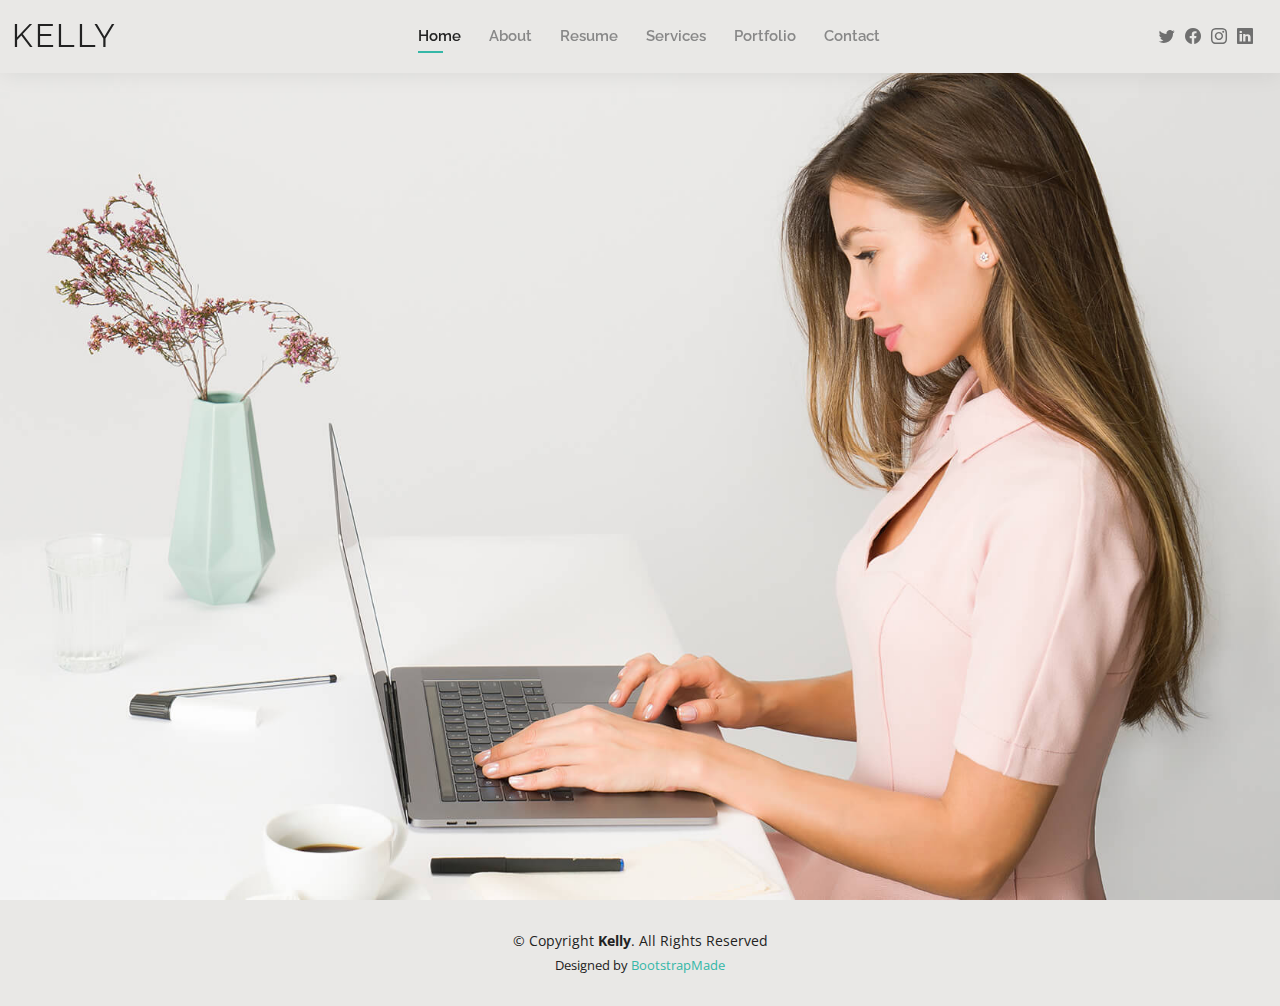
==== index.html @ ceedce97 "Add files via upload" ====
<!DOCTYPE html>
<html lang="en">

<head>
  <meta charset="utf-8">
  <meta content="width=device-width, initial-scale=1.0" name="viewport">

  <title>Kelly Bootstrap Template - Index</title>
  <meta content="" name="description">
  <meta content="" name="keywords">

  <!-- Favicons -->
  <link href="assets/img/favicon.png" rel="icon">
  <link href="assets/img/apple-touch-icon.png" rel="apple-touch-icon">

  <!-- Google Fonts -->
  <link href="https://fonts.googleapis.com/css?family=Open+Sans:300,300i,400,400i,600,600i,700,700i|Raleway:300,300i,400,400i,500,500i,600,600i,700,700i|Poppins:300,300i,400,400i,500,500i,600,600i,700,700i" rel="stylesheet">

  <!-- Vendor CSS Files -->
  <link href="assets/vendor/aos/aos.css" rel="stylesheet">
  <link href="assets/vendor/bootstrap/css/bootstrap.min.css" rel="stylesheet">
  <link href="assets/vendor/bootstrap-icons/bootstrap-icons.css" rel="stylesheet">
  <link href="assets/vendor/boxicons/css/boxicons.min.css" rel="stylesheet">
  <link href="assets/vendor/glightbox/css/glightbox.min.css" rel="stylesheet">
  <link href="assets/vendor/swiper/swiper-bundle.min.css" rel="stylesheet">

  <!-- Template Main CSS File -->
  <link href="assets/css/style.css" rel="stylesheet">

  <!-- =======================================================
  * Template Name: Kelly - v4.7.0
  * Template URL: https://bootstrapmade.com/kelly-free-bootstrap-cv-resume-html-template/
  * Author: BootstrapMade.com
  * License: https://bootstrapmade.com/license/
  ======================================================== -->
</head>

<body>

  <!-- ======= Header ======= -->
  <header id="header" class="fixed-top">
    <div class="container-fluid d-flex justify-content-between align-items-center">

      <h1 class="logo me-auto me-lg-0"><a href="index.html">Kelly</a></h1>
      <!-- Uncomment below if you prefer to use an image logo -->
      <!-- <a href="index.html" class="logo"><img src="assets/img/logo.png" alt="" class="img-fluid"></a>-->

      <nav id="navbar" class="navbar order-last order-lg-0">
        <ul>
          <li><a class="active" href="index.html">Home</a></li>
          <li><a href="about.html">About</a></li>
          <li><a href="resume.html">Resume</a></li>
          <li><a href="services.html">Services</a></li>
          <li><a href="portfolio.html">Portfolio</a></li>
          <li><a href="contact.html">Contact</a></li>
        </ul>
        <i class="bi bi-list mobile-nav-toggle"></i>
      </nav><!-- .navbar -->

      <div class="header-social-links">
        <a href="#" class="twitter"><i class="bi bi-twitter"></i></a>
        <a href="#" class="facebook"><i class="bi bi-facebook"></i></a>
        <a href="#" class="instagram"><i class="bi bi-instagram"></i></a>
        <a href="#" class="linkedin"><i class="bi bi-linkedin"></i></i></a>
      </div>

    </div>

  </header><!-- End Header -->

  <!-- ======= Hero Section ======= -->
  <section id="hero" class="d-flex align-items-center">
    <div class="container d-flex flex-column align-items-center" data-aos="zoom-in" data-aos-delay="100">
      <h1>Kelly Adams</h1>
      <h2>I'm a professional illustrator from San Francisco</h2>
      <a href="about.html" class="btn-about">About Me</a>
    </div>
  </section><!-- End Hero -->

  <!-- ======= Footer ======= -->
  <footer id="footer">
    <div class="container">
      <div class="copyright">
        &copy; Copyright <strong><span>Kelly</span></strong>. All Rights Reserved
      </div>
      <div class="credits">
        <!-- All the links in the footer should remain intact. -->
        <!-- You can delete the links only if you purchased the pro version. -->
        <!-- Licensing information: https://bootstrapmade.com/license/ -->
        <!-- Purchase the pro version with working PHP/AJAX contact form: https://bootstrapmade.com/kelly-free-bootstrap-cv-resume-html-template/ -->
        Designed by <a href="https://bootstrapmade.com/">BootstrapMade</a>
      </div>
    </div>
  </footer><!-- End  Footer -->

  <div id="preloader"></div>
  <a href="#" class="back-to-top d-flex align-items-center justify-content-center"><i class="bi bi-arrow-up-short"></i></a>

  <!-- Vendor JS Files -->
  <script src="assets/vendor/purecounter/purecounter.js"></script>
  <script src="assets/vendor/aos/aos.js"></script>
  <script src="assets/vendor/bootstrap/js/bootstrap.bundle.min.js"></script>
  <script src="assets/vendor/glightbox/js/glightbox.min.js"></script>
  <script src="assets/vendor/isotope-layout/isotope.pkgd.min.js"></script>
  <script src="assets/vendor/swiper/swiper-bundle.min.js"></script>
  <script src="assets/vendor/waypoints/noframework.waypoints.js"></script>
  <script src="assets/vendor/php-email-form/validate.js"></script>

  <!-- Template Main JS File -->
  <script src="assets/js/main.js"></script>

</body>

</html>
---- assets/css/style.css ----
/**
* Template Name: Kelly - v4.7.0
* Template URL: https://bootstrapmade.com/kelly-free-bootstrap-cv-resume-html-template/
* Author: BootstrapMade.com
* License: https://bootstrapmade.com/license/
*/

/*--------------------------------------------------------------
# General
--------------------------------------------------------------*/
body {
  font-family: "Open Sans", sans-serif;
  color: #444444;
}

a {
  color: #34b7a7;
  text-decoration: none;
}

a:hover {
  color: #51cdbe;
  text-decoration: none;
}

h1, h2, h3, h4, h5, h6 {
  font-family: "Raleway", sans-serif;
}

#main {
  margin-top: 50px;
}
@media (max-width: 992px) {
  #main {
    margin-top: 30px;
  }
}

/*--------------------------------------------------------------
# Preloader
--------------------------------------------------------------*/
#preloader {
  position: fixed;
  top: 0;
  left: 0;
  right: 0;
  bottom: 0;
  z-index: 9999;
  overflow: hidden;
  background: #fff;
}

#preloader:before {
  content: "";
  position: fixed;
  top: calc(50% - 30px);
  left: calc(50% - 30px);
  border: 6px solid #34b7a7;
  border-top-color: #dcf5f2;
  border-radius: 50%;
  width: 60px;
  height: 60px;
  -webkit-animation: animate-preloader 1s linear infinite;
  animation: animate-preloader 1s linear infinite;
}

@-webkit-keyframes animate-preloader {
  0% {
    transform: rotate(0deg);
  }
  100% {
    transform: rotate(360deg);
  }
}

@keyframes animate-preloader {
  0% {
    transform: rotate(0deg);
  }
  100% {
    transform: rotate(360deg);
  }
}
/*--------------------------------------------------------------
# Back to top button
--------------------------------------------------------------*/
.back-to-top {
  position: fixed;
  visibility: hidden;
  opacity: 0;
  right: 15px;
  bottom: 15px;
  z-index: 996;
  background: #34b7a7;
  width: 40px;
  height: 40px;
  border-radius: 50px;
  transition: all 0.4s;
}
.back-to-top i {
  font-size: 24px;
  color: #fff;
  line-height: 0;
}
.back-to-top:hover {
  background: #49cbbb;
  color: #fff;
}
.back-to-top.active {
  visibility: visible;
  opacity: 1;
}

/*--------------------------------------------------------------
# Header
--------------------------------------------------------------*/
#header {
  background: #e9e8e6;
  box-shadow: 0px 0px 25px 0 rgba(0, 0, 0, 0.08);
  z-index: 997;
  padding: 15px 0;
}
#header .logo {
  font-size: 32px;
  margin: 0;
  padding: 0;
  line-height: 1;
  font-weight: 400;
  letter-spacing: 2px;
  text-transform: uppercase;
}
#header .logo a {
  color: #222222;
}
#header .logo img {
  max-height: 40px;
}
@media (max-width: 992px) {
  #header .logo {
    font-size: 28px;
  }
}

/*--------------------------------------------------------------
# Header Social Links
--------------------------------------------------------------*/
.header-social-links {
  padding-right: 15px;
}
.header-social-links a {
  color: #6f6f6f;
  padding-left: 6px;
  display: inline-block;
  line-height: 0px;
  transition: 0.3s;
  font-size: 16px;
}
.header-social-links a:hover {
  color: #34b7a7;
}

/*--------------------------------------------------------------
# Navigation Menu
--------------------------------------------------------------*/
/**
* Desktop Navigation 
*/
.navbar {
  padding: 0;
}
.navbar ul {
  margin: 0;
  padding: 0;
  display: flex;
  list-style: none;
  align-items: center;
}
.navbar li {
  position: relative;
  padding: 10px 0 10px 28px;
}
.navbar a, .navbar a:focus {
  display: flex;
  align-items: center;
  justify-content: space-between;
  font-family: "Raleway", sans-serif;
  font-size: 15px;
  font-weight: 600;
  color: #888888;
  white-space: nowrap;
  transition: 0.3s;
  position: relative;
}
.navbar a i, .navbar a:focus i {
  font-size: 12px;
  line-height: 0;
  margin-left: 5px;
}
.navbar > ul > li > a:before {
  content: "";
  position: absolute;
  width: 0;
  height: 2px;
  bottom: -5px;
  left: 0;
  background-color: #34b7a7;
  visibility: hidden;
  width: 0px;
  transition: all 0.3s ease-in-out 0s;
}
.navbar a:hover:before, .navbar li:hover > a:before, .navbar .active:before {
  visibility: visible;
  width: 25px;
}
.navbar a:hover, .navbar .active, .navbar .active:focus, .navbar li:hover > a {
  color: #222222;
}
.navbar .dropdown ul {
  display: block;
  position: absolute;
  left: 14px;
  top: calc(100% + 30px);
  margin: 0;
  padding: 10px 0;
  z-index: 99;
  opacity: 0;
  visibility: hidden;
  background: #fff;
  box-shadow: 0px 0px 30px rgba(127, 137, 161, 0.25);
  transition: 0.3s;
  border-radius: 4px;
}
.navbar .dropdown ul li {
  min-width: 200px;
  padding: 0;
}
.navbar .dropdown ul a {
  padding: 10px 20px;
  font-size: 15px;
  text-transform: none;
  font-weight: 600;
}
.navbar .dropdown ul a i {
  font-size: 12px;
}
.navbar .dropdown ul a:hover, .navbar .dropdown ul .active:hover, .navbar .dropdown ul li:hover > a {
  color: #34b7a7;
}
.navbar .dropdown:hover > ul {
  opacity: 1;
  top: 100%;
  visibility: visible;
}
.navbar .dropdown .dropdown ul {
  top: 0;
  left: calc(100% - 30px);
  visibility: hidden;
}
.navbar .dropdown .dropdown:hover > ul {
  opacity: 1;
  top: 0;
  left: 100%;
  visibility: visible;
}
@media (max-width: 1366px) {
  .navbar .dropdown .dropdown ul {
    left: -90%;
  }
  .navbar .dropdown .dropdown:hover > ul {
    left: -100%;
  }
}

/**
* Mobile Navigation 
*/
.mobile-nav-toggle {
  color: #222222;
  font-size: 28px;
  cursor: pointer;
  display: none;
  line-height: 0;
  transition: 0.5s;
}
.mobile-nav-toggle.bi-x {
  color: #fff;
}

@media (max-width: 991px) {
  .mobile-nav-toggle {
    display: block;
  }

  .navbar ul {
    display: none;
  }
}
.navbar-mobile {
  position: fixed;
  overflow: hidden;
  top: 0;
  right: 0;
  left: 0;
  bottom: 0;
  background: rgba(9, 9, 9, 0.9);
  transition: 0.3s;
  z-index: 999;
}
.navbar-mobile .mobile-nav-toggle {
  position: absolute;
  top: 15px;
  right: 15px;
}
.navbar-mobile ul {
  display: block;
  position: absolute;
  top: 55px;
  right: 15px;
  bottom: 15px;
  left: 15px;
  padding: 10px 0;
  border-radius: 10px;
  background-color: #fff;
  overflow-y: auto;
  transition: 0.3s;
}
.navbar-mobile a, .navbar-mobile a:focus {
  font-size: 15px;
  padding-right: 15px;
  color: #222222;
}
.navbar-mobile a:hover, .navbar-mobile .active, .navbar-mobile li:hover > a {
  color: #34b7a7;
}
.navbar-mobile .getstarted, .navbar-mobile .getstarted:focus {
  margin: 15px;
}
.navbar-mobile .dropdown ul {
  position: static;
  display: none;
  margin: 10px 20px;
  padding: 10px 0;
  z-index: 99;
  opacity: 1;
  visibility: visible;
  background: #fff;
  box-shadow: 0px 0px 30px rgba(127, 137, 161, 0.25);
}
.navbar-mobile .dropdown ul li {
  min-width: 200px;
}
.navbar-mobile .dropdown ul a {
  padding: 10px 20px;
}
.navbar-mobile .dropdown ul a i {
  font-size: 12px;
}
.navbar-mobile .dropdown ul a:hover, .navbar-mobile .dropdown ul .active:hover, .navbar-mobile .dropdown ul li:hover > a {
  color: #34b7a7;
}
.navbar-mobile .dropdown > .dropdown-active {
  display: block;
}

/*--------------------------------------------------------------
# Hero Section
--------------------------------------------------------------*/
#hero {
  width: 100%;
  height: 100vh;
  background: url("../img/hero-bg.jpg") top right;
  background-size: cover;
}
#hero .container {
  padding-top: 70px;
  position: relative;
}
@media (max-width: 992px) {
  #hero .container {
    padding-top: 58px;
  }
}
#hero h1 {
  margin: 0;
  font-size: 48px;
  font-weight: 700;
  line-height: 56px;
  color: #222222;
}
#hero h2 {
  color: #6f6f6f;
  margin: 10px 0 0 0;
  font-size: 22px;
}
#hero .btn-about {
  font-family: "Raleway", sans-serif;
  text-transform: uppercase;
  font-weight: 600;
  font-size: 12px;
  letter-spacing: 1px;
  display: inline-block;
  padding: 12px 40px;
  border-radius: 50px;
  transition: 0.5s;
  margin-top: 30px;
  color: #fff;
  background: #34b7a7;
}
#hero .btn-about:hover {
  background: #3dc8b7;
}
@media (min-width: 1024px) {
  #hero {
    background-attachment: fixed;
  }
}
@media (max-width: 992px) {
  #hero:before {
    content: "";
    background: rgba(255, 255, 255, 0.8);
    position: absolute;
    bottom: 0;
    top: 0;
    left: 0;
    right: 0;
  }
  #hero h1 {
    font-size: 28px;
    line-height: 36px;
  }
  #hero h2 {
    font-size: 18px;
    line-height: 24px;
  }
}

/*--------------------------------------------------------------
# Sections General
--------------------------------------------------------------*/
section {
  padding: 60px 0;
}

.section-bg {
  background-color: #e7f8f6;
}

.section-title {
  text-align: center;
  padding-bottom: 30px;
}
.section-title h2 {
  font-size: 32px;
  font-weight: bold;
  text-transform: uppercase;
  margin-bottom: 20px;
  padding-bottom: 20px;
  position: relative;
}
.section-title h2::after {
  content: "";
  position: absolute;
  display: block;
  width: 50px;
  height: 3px;
  background: #34b7a7;
  bottom: 0;
  left: calc(50% - 25px);
}
.section-title p {
  margin-bottom: 0;
}

/*--------------------------------------------------------------
# Cta
--------------------------------------------------------------*/
.cta {
  background: linear-gradient(rgba(0, 0, 0, 0.6), rgba(0, 0, 0, 0.6)), url("../img/bg-1.jpg") fixed center center;
  background-size: cover;
  padding: 80px 0;
}
.cta h3 {
  color: #fff;
  font-size: 28px;
  font-weight: 700;
}
.cta p {
  color: #fff;
}
.cta .cta-btn {
  font-family: "Raleway", sans-serif;
  text-transform: uppercase;
  font-weight: 500;
  font-size: 16px;
  letter-spacing: 1px;
  display: inline-block;
  padding: 8px 20px;
  border-radius: 2px;
  transition: 0.5s;
  margin: 10px;
  border: 2px solid #fff;
  color: #fff;
}
.cta .cta-btn:hover {
  background: #34b7a7;
  border: 2px solid #34b7a7;
}
@media (max-width: 1024px) {
  .cta {
    background-attachment: scroll;
  }
}
@media (min-width: 769px) {
  .cta .cta-btn-container {
    display: flex;
    align-items: center;
    justify-content: flex-end;
  }
}

/*--------------------------------------------------------------
# About
--------------------------------------------------------------*/
.about .content h3 {
  font-weight: 700;
  font-size: 26px;
  color: #555555;
}
.about .content ul {
  list-style: none;
  padding: 0;
}
.about .content ul li {
  padding-bottom: 10px;
}
.about .content ul i {
  font-size: 20px;
  padding-right: 2px;
  color: #34b7a7;
}
.about .content p:last-child {
  margin-bottom: 0;
}

/*--------------------------------------------------------------
# Skills
--------------------------------------------------------------*/
.skills .progress {
  height: 60px;
  display: block;
  background: none;
  border-radius: 0;
}
.skills .progress .skill {
  padding: 10px 0;
  margin: 0 0 6px 0;
  text-transform: uppercase;
  display: block;
  font-weight: 600;
  font-family: "Poppins", sans-serif;
  color: #222222;
}
.skills .progress .skill .val {
  float: right;
  font-style: normal;
}
.skills .progress-bar-wrap {
  background: #f3f3f3;
}
.skills .progress-bar {
  width: 1px;
  height: 10px;
  transition: 0.9s;
  background-color: #34b7a7;
}

/*--------------------------------------------------------------
# Facts
--------------------------------------------------------------*/
.facts .counters span {
  font-size: 48px;
  display: block;
  color: #34b7a7;
}
.facts .counters p {
  padding: 0;
  margin: 0 0 20px 0;
  font-family: "Raleway", sans-serif;
  font-size: 14px;
}

/*--------------------------------------------------------------
# Testimonials
--------------------------------------------------------------*/
.testimonials .section-header {
  margin-bottom: 40px;
}
.testimonials .testimonials-carousel, .testimonials .testimonials-slider {
  overflow: hidden;
}
.testimonials .testimonial-item {
  text-align: center;
}
.testimonials .testimonial-item .testimonial-img {
  width: 120px;
  border-radius: 50%;
  border: 4px solid #fff;
  margin: 0 auto;
}
.testimonials .testimonial-item h3 {
  font-size: 20px;
  font-weight: bold;
  margin: 10px 0 5px 0;
  color: #111;
}
.testimonials .testimonial-item h4 {
  font-size: 14px;
  color: #999;
  margin: 0 0 15px 0;
}
.testimonials .testimonial-item .quote-icon-left, .testimonials .testimonial-item .quote-icon-right {
  color: #c8efea;
  font-size: 26px;
}
.testimonials .testimonial-item .quote-icon-left {
  display: inline-block;
  left: -5px;
  position: relative;
}
.testimonials .testimonial-item .quote-icon-right {
  display: inline-block;
  right: -5px;
  position: relative;
  top: 10px;
}
.testimonials .testimonial-item p {
  font-style: italic;
  margin: 0 auto 15px auto;
}
@media (min-width: 992px) {
  .testimonials .testimonial-item p {
    width: 80%;
  }
}
.testimonials .swiper-pagination {
  margin-top: 20px;
  position: relative;
}
.testimonials .swiper-pagination .swiper-pagination-bullet {
  width: 12px;
  height: 12px;
  background-color: #fff;
  opacity: 1;
  border: 1px solid #34b7a7;
}
.testimonials .swiper-pagination .swiper-pagination-bullet-active {
  background-color: #34b7a7;
}

/*--------------------------------------------------------------
# Resume
--------------------------------------------------------------*/
.resume .resume-title {
  font-size: 26px;
  font-weight: 400;
  margin-top: 20px;
  margin-bottom: 20px;
  color: #222222;
}
.resume .resume-item {
  padding: 0 0 20px 20px;
  margin-top: -2px;
  border-left: 2px solid #34b7a7;
  position: relative;
}
.resume .resume-item h4 {
  line-height: 18px;
  font-size: 18px;
  font-weight: 600;
  font-family: "Poppins", sans-serif;
  color: #1d685f;
  margin-bottom: 10px;
}
.resume .resume-item h5 {
  font-size: 16px;
  background: #effbf9;
  padding: 5px 15px;
  display: inline-block;
  font-weight: 600;
  margin-bottom: 10px;
  color: #34b7a7;
}
.resume .resume-item ul {
  padding-left: 20px;
}
.resume .resume-item ul li {
  padding-bottom: 10px;
}
.resume .resume-item:last-child {
  padding-bottom: 0;
}
.resume .resume-item::before {
  content: "";
  position: absolute;
  width: 16px;
  height: 16px;
  border-radius: 50px;
  left: -9px;
  top: 0;
  background: #fff;
  border: 2px solid #34b7a7;
}

/*--------------------------------------------------------------
# Services
--------------------------------------------------------------*/
.services .icon-box {
  text-align: center;
  padding: 70px 20px 80px 20px;
  transition: all ease-in-out 0.3s;
  background: #fff;
  box-shadow: 0px 0 35px 0 rgba(0, 0, 0, 0.08);
}
.services .icon-box .icon {
  margin: 0 auto;
  width: 100px;
  height: 100px;
  display: flex;
  align-items: center;
  justify-content: center;
  transition: ease-in-out 0.3s;
  position: relative;
}
.services .icon-box .icon i {
  font-size: 36px;
  transition: 0.5s;
  position: relative;
}
.services .icon-box .icon svg {
  position: absolute;
  top: 0;
  left: 0;
}
.services .icon-box .icon svg path {
  transition: 0.5s;
  fill: #f5f5f5;
}
.services .icon-box h4 {
  font-weight: 600;
  margin: 10px 0 15px 0;
  font-size: 22px;
}
.services .icon-box h4 a {
  color: #222222;
  transition: ease-in-out 0.3s;
}
.services .icon-box p {
  line-height: 24px;
  font-size: 14px;
  margin-bottom: 0;
}
.services .iconbox-blue i {
  color: #47aeff;
}
.services .iconbox-blue:hover .icon i {
  color: #fff;
}
.services .iconbox-blue:hover .icon path {
  fill: #47aeff;
}
.services .iconbox-orange i {
  color: #ffa76e;
}
.services .iconbox-orange:hover .icon i {
  color: #fff;
}
.services .iconbox-orange:hover .icon path {
  fill: #ffa76e;
}
.services .iconbox-pink i {
  color: #e80368;
}
.services .iconbox-pink:hover .icon i {
  color: #fff;
}
.services .iconbox-pink:hover .icon path {
  fill: #e80368;
}
.services .iconbox-yellow i {
  color: #ffbb2c;
}
.services .iconbox-yellow:hover .icon i {
  color: #fff;
}
.services .iconbox-yellow:hover .icon path {
  fill: #ffbb2c;
}
.services .iconbox-red i {
  color: #ff5828;
}
.services .iconbox-red:hover .icon i {
  color: #fff;
}
.services .iconbox-red:hover .icon path {
  fill: #ff5828;
}
.services .iconbox-teal i {
  color: #11dbcf;
}
.services .iconbox-teal:hover .icon i {
  color: #fff;
}
.services .iconbox-teal:hover .icon path {
  fill: #11dbcf;
}

/*--------------------------------------------------------------
# Portfolio
--------------------------------------------------------------*/
.portfolio .portfolio-item {
  margin-bottom: 30px;
}
.portfolio #portfolio-flters {
  padding: 0;
  margin: 0 auto 20px auto;
  list-style: none;
  text-align: center;
}
.portfolio #portfolio-flters li {
  cursor: pointer;
  display: inline-block;
  padding: 8px 16px 10px 16px;
  font-size: 13px;
  font-weight: 500;
  line-height: 1;
  text-transform: uppercase;
  color: #444444;
  margin-bottom: 5px;
  transition: all 0.3s ease-in-out;
  border-radius: 50px;
}
.portfolio #portfolio-flters li:hover, .portfolio #portfolio-flters li.filter-active {
  color: #fff;
  background: #34b7a7;
}
.portfolio #portfolio-flters li:last-child {
  margin-right: 0;
}
.portfolio .portfolio-wrap {
  transition: 0.3s;
  position: relative;
  overflow: hidden;
  z-index: 1;
  background: rgba(34, 34, 34, 0.6);
}
.portfolio .portfolio-wrap::before {
  content: "";
  background: rgba(34, 34, 34, 0.6);
  position: absolute;
  left: 0;
  right: 0;
  top: 0;
  bottom: 0;
  transition: all ease-in-out 0.3s;
  z-index: 2;
  opacity: 0;
}
.portfolio .portfolio-wrap img {
  transition: all ease-in-out 0.3s;
}
.portfolio .portfolio-wrap .portfolio-info {
  opacity: 0;
  position: absolute;
  top: 0;
  left: 0;
  right: 0;
  bottom: 0;
  z-index: 3;
  transition: all ease-in-out 0.3s;
  display: flex;
  flex-direction: column;
  justify-content: flex-end;
  align-items: flex-start;
  padding: 20px;
}
.portfolio .portfolio-wrap .portfolio-info h4 {
  font-size: 20px;
  color: #fff;
  font-weight: 600;
}
.portfolio .portfolio-wrap .portfolio-info p {
  color: rgba(255, 255, 255, 0.7);
  font-size: 14px;
  text-transform: uppercase;
  padding: 0;
  margin: 0;
  font-style: italic;
}
.portfolio .portfolio-wrap .portfolio-links {
  text-align: center;
  z-index: 4;
}
.portfolio .portfolio-wrap .portfolio-links a {
  color: #fff;
  margin: 0 5px 0 0;
  font-size: 28px;
  display: inline-block;
  transition: 0.3s;
}
.portfolio .portfolio-wrap .portfolio-links a:hover {
  color: #78d9cd;
}
.portfolio .portfolio-wrap:hover::before {
  opacity: 1;
}
.portfolio .portfolio-wrap:hover img {
  transform: scale(1.2);
}
.portfolio .portfolio-wrap:hover .portfolio-info {
  opacity: 1;
}

/*--------------------------------------------------------------
# Portfolio Details
--------------------------------------------------------------*/
.portfolio-details {
  padding-top: 0;
}
.portfolio-details .portfolio-details-slider img {
  width: 100%;
}
.portfolio-details .portfolio-details-slider .swiper-pagination {
  margin-top: 20px;
  position: relative;
}
.portfolio-details .portfolio-details-slider .swiper-pagination .swiper-pagination-bullet {
  width: 12px;
  height: 12px;
  background-color: #fff;
  opacity: 1;
  border: 1px solid #34b7a7;
}
.portfolio-details .portfolio-details-slider .swiper-pagination .swiper-pagination-bullet-active {
  background-color: #34b7a7;
}
.portfolio-details .portfolio-info {
  padding: 30px;
  box-shadow: 0px 0 30px rgba(34, 34, 34, 0.08);
}
.portfolio-details .portfolio-info h3 {
  font-size: 22px;
  font-weight: 700;
  margin-bottom: 20px;
  padding-bottom: 20px;
  border-bottom: 1px solid #eee;
}
.portfolio-details .portfolio-info ul {
  list-style: none;
  padding: 0;
  font-size: 15px;
}
.portfolio-details .portfolio-info ul li + li {
  margin-top: 10px;
}
.portfolio-details .portfolio-description {
  padding-top: 30px;
}
.portfolio-details .portfolio-description h2 {
  font-size: 26px;
  font-weight: 700;
  margin-bottom: 20px;
}
.portfolio-details .portfolio-description p {
  padding: 0;
}

/*--------------------------------------------------------------
# Contact
--------------------------------------------------------------*/
.contact .info {
  width: 100%;
  background: #fff;
}
.contact .info i {
  font-size: 20px;
  color: #34b7a7;
  float: left;
  width: 44px;
  height: 44px;
  background: #effbf9;
  display: flex;
  justify-content: center;
  align-items: center;
  border-radius: 50px;
  transition: all 0.3s ease-in-out;
}
.contact .info h4 {
  padding: 0 0 0 60px;
  font-size: 22px;
  font-weight: 600;
  margin-bottom: 5px;
  color: #222222;
}
.contact .info p {
  padding: 0 0 0 60px;
  margin-bottom: 0;
  font-size: 14px;
  color: #555555;
}
.contact .info .email, .contact .info .phone {
  margin-top: 40px;
}
.contact .info .email:hover i, .contact .info .address:hover i, .contact .info .phone:hover i {
  background: #34b7a7;
  color: #fff;
}
.contact .php-email-form {
  width: 100%;
  background: #fff;
}
.contact .php-email-form .form-group {
  padding-bottom: 8px;
}
.contact .php-email-form .error-message {
  display: none;
  color: #fff;
  background: #ed3c0d;
  text-align: center;
  padding: 15px;
  font-weight: 600;
}
.contact .php-email-form .sent-message {
  display: none;
  color: #fff;
  background: #18d26e;
  text-align: center;
  padding: 15px;
  font-weight: 600;
}
.contact .php-email-form .loading {
  display: none;
  background: #fff;
  text-align: center;
  padding: 15px;
}
.contact .php-email-form .loading:before {
  content: "";
  display: inline-block;
  border-radius: 50%;
  width: 24px;
  height: 24px;
  margin: 0 10px -6px 0;
  border: 3px solid #18d26e;
  border-top-color: #eee;
  -webkit-animation: animate-loading 1s linear infinite;
  animation: animate-loading 1s linear infinite;
}
.contact .php-email-form input, .contact .php-email-form textarea {
  border-radius: 4px;
  box-shadow: none;
  font-size: 14px;
}
.contact .php-email-form input:focus, .contact .php-email-form textarea:focus {
  border-color: #34b7a7;
}
.contact .php-email-form input {
  height: 44px;
}
.contact .php-email-form textarea {
  padding: 10px 12px;
}
.contact .php-email-form button[type=submit] {
  background: #34b7a7;
  border: 0;
  padding: 10px 30px 12px 30px;
  color: #fff;
  transition: 0.4s;
  border-radius: 50px;
}
.contact .php-email-form button[type=submit]:hover {
  background: #3dc8b7;
}
@-webkit-keyframes animate-loading {
  0% {
    transform: rotate(0deg);
  }
  100% {
    transform: rotate(360deg);
  }
}
@keyframes animate-loading {
  0% {
    transform: rotate(0deg);
  }
  100% {
    transform: rotate(360deg);
  }
}

/*--------------------------------------------------------------
# Footer
--------------------------------------------------------------*/
#footer {
  background: #e9e8e6;
  padding: 30px 0;
  color: #222222;
  font-size: 14px;
  text-align: center;
}
#footer .credits {
  padding-top: 5px;
  font-size: 13px;
}
#footer .credits a {
  color: #34b7a7;
}
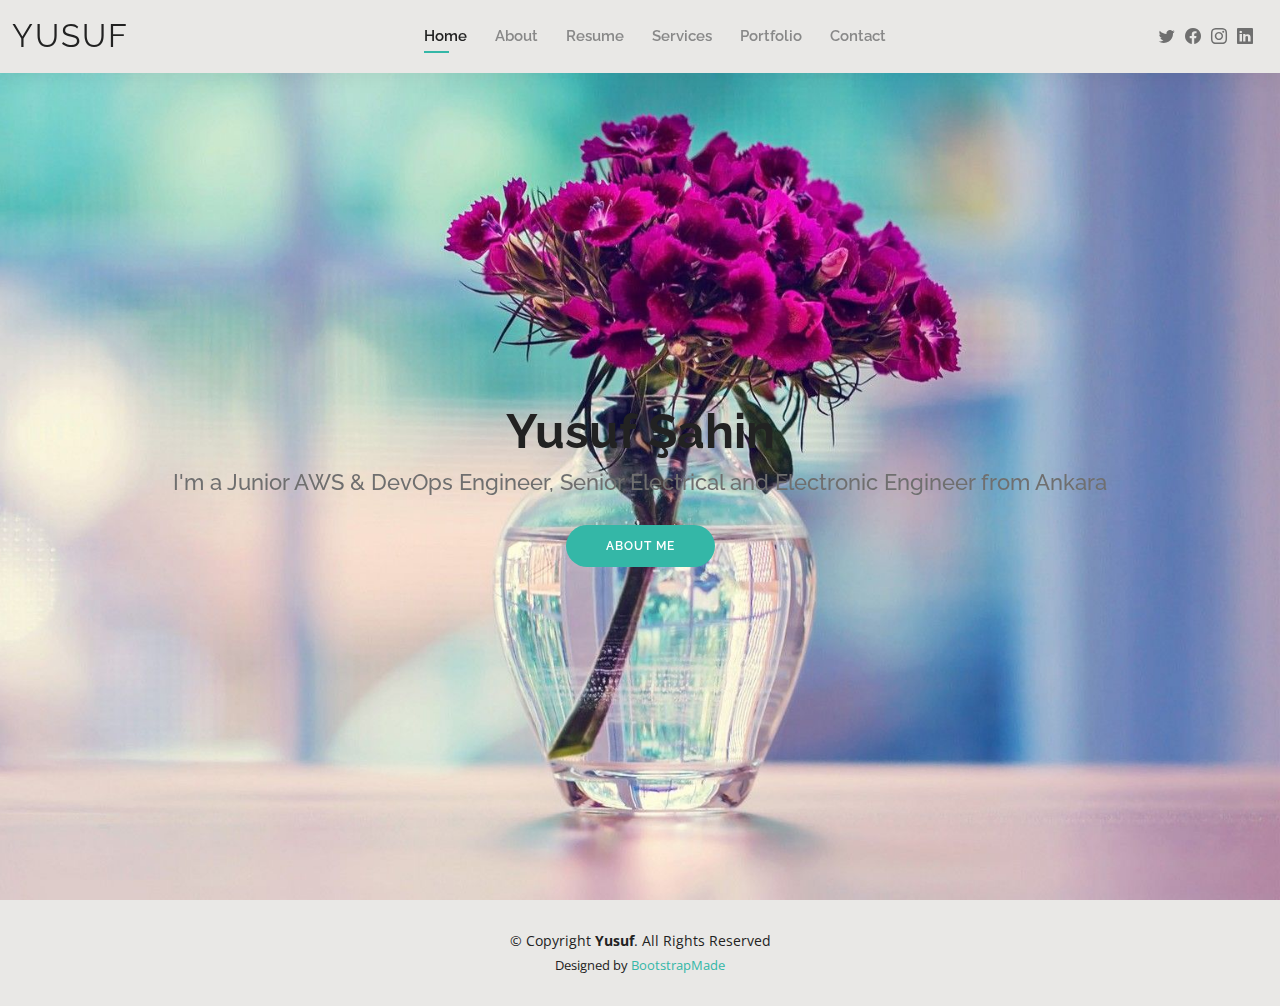
==== commit 3daad9d0: "feat: Some files updated" ====
--- a/index.html
+++ b/index.html
@@ -5,7 +5,7 @@
   <meta charset="utf-8">
   <meta content="width=device-width, initial-scale=1.0" name="viewport">
 
-  <title>Kelly Bootstrap Template - Index</title>
+  <title>Yusuf Bootstrap Template - Index</title>
   <meta content="" name="description">
   <meta content="" name="keywords">
 
@@ -28,8 +28,8 @@
   <link href="assets/css/style.css" rel="stylesheet">
 
   <!-- =======================================================
-  * Template Name: Kelly - v4.7.0
-  * Template URL: https://bootstrapmade.com/kelly-free-bootstrap-cv-resume-html-template/
+  * Template Name: Yusuf - v4.7.0
+  * Template URL: https://bootstrapmade.com/Yusuf-free-bootstrap-cv-resume-html-template/
   * Author: BootstrapMade.com
   * License: https://bootstrapmade.com/license/
   ======================================================== -->
@@ -41,7 +41,7 @@
   <header id="header" class="fixed-top">
     <div class="container-fluid d-flex justify-content-between align-items-center">
 
-      <h1 class="logo me-auto me-lg-0"><a href="index.html">Kelly</a></h1>
+      <h1 class="logo me-auto me-lg-0"><a href="index.html">Yusuf</a></h1>
       <!-- Uncomment below if you prefer to use an image logo -->
       <!-- <a href="index.html" class="logo"><img src="assets/img/logo.png" alt="" class="img-fluid"></a>-->
 
@@ -71,8 +71,8 @@
   <!-- ======= Hero Section ======= -->
   <section id="hero" class="d-flex align-items-center">
     <div class="container d-flex flex-column align-items-center" data-aos="zoom-in" data-aos-delay="100">
-      <h1>Kelly Adams</h1>
-      <h2>I'm a professional illustrator from San Francisco</h2>
+      <h1>Yusuf Şahin</h1>
+      <h2>I'm a Junior AWS & DevOps Engineer, Senior Electrical and Electronic Engineer from Ankara</h2>
       <a href="about.html" class="btn-about">About Me</a>
     </div>
   </section><!-- End Hero -->
@@ -81,13 +81,13 @@
   <footer id="footer">
     <div class="container">
       <div class="copyright">
-        &copy; Copyright <strong><span>Kelly</span></strong>. All Rights Reserved
+        &copy; Copyright <strong><span>Yusuf</span></strong>. All Rights Reserved
       </div>
       <div class="credits">
         <!-- All the links in the footer should remain intact. -->
         <!-- You can delete the links only if you purchased the pro version. -->
         <!-- Licensing information: https://bootstrapmade.com/license/ -->
-        <!-- Purchase the pro version with working PHP/AJAX contact form: https://bootstrapmade.com/kelly-free-bootstrap-cv-resume-html-template/ -->
+        <!-- Purchase the pro version with working PHP/AJAX contact form: https://bootstrapmade.com/Yusuf-free-bootstrap-cv-resume-html-template/ -->
         Designed by <a href="https://bootstrapmade.com/">BootstrapMade</a>
       </div>
     </div>
--- a/assets/css/style.css
+++ b/assets/css/style.css
@@ -1,10 +1,10 @@
-/**
-* Template Name: Kelly - v4.7.0
-* Template URL: https://bootstrapmade.com/kelly-free-bootstrap-cv-resume-html-template/
-* Author: BootstrapMade.com
-* License: https://bootstrapmade.com/license/
-*/
-
+/**
+* Template Name: Kelly - v4.7.0
+* Template URL: https://bootstrapmade.com/kelly-free-bootstrap-cv-resume-html-template/
+* Author: BootstrapMade.com
+* License: https://bootstrapmade.com/license/
+*/
+
 /*--------------------------------------------------------------
 # General
 --------------------------------------------------------------*/
@@ -368,7 +368,7 @@
 #hero {
   width: 100%;
   height: 100vh;
-  background: url("../img/hero-bg.jpg") top right;
+  background: url("../img/hero-bg3.jpg") top right;
   background-size: cover;
 }
 #hero .container {
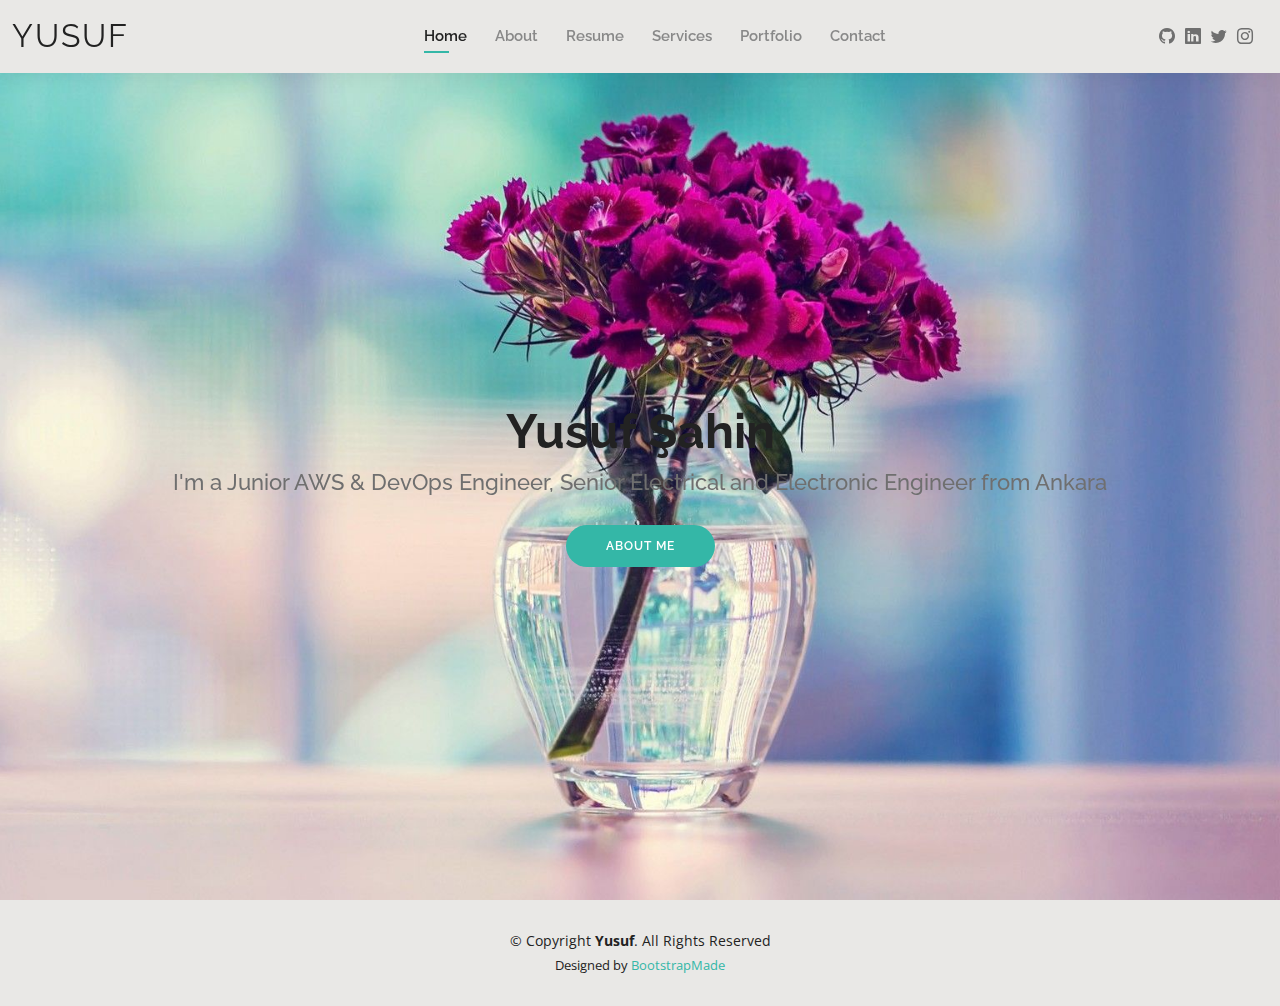
==== commit abc5afc9: "aboutme and contact updated" ====
--- a/index.html
+++ b/index.html
@@ -58,10 +58,10 @@
       </nav><!-- .navbar -->
 
       <div class="header-social-links">
-        <a href="#" class="twitter"><i class="bi bi-twitter"></i></a>
-        <a href="#" class="facebook"><i class="bi bi-facebook"></i></a>
-        <a href="#" class="instagram"><i class="bi bi-instagram"></i></a>
-        <a href="#" class="linkedin"><i class="bi bi-linkedin"></i></i></a>
+        <a href="https://github.com/seryum65" class="github"><i class="bi bi-github"></i></a>
+        <a href="https://www.linkedin.com/in/sahin-yusuf" class="linkedin"><i class="bi bi-linkedin"></i></i></a>
+        <a href="https://twitter.com/seryum65" class="twitter"><i class="bi bi-twitter"></i></a>
+        <a href="https://www.instagram.com/seryum26/" class="instagram"><i class="bi bi-instagram"></i></a>        
       </div>
 
     </div>
--- a/assets/css/style.css
+++ b/assets/css/style.css
@@ -370,6 +370,7 @@
   height: 100vh;
   background: url("../img/hero-bg3.jpg") top right;
   background-size: cover;
+  
 }
 #hero .container {
   padding-top: 70px;
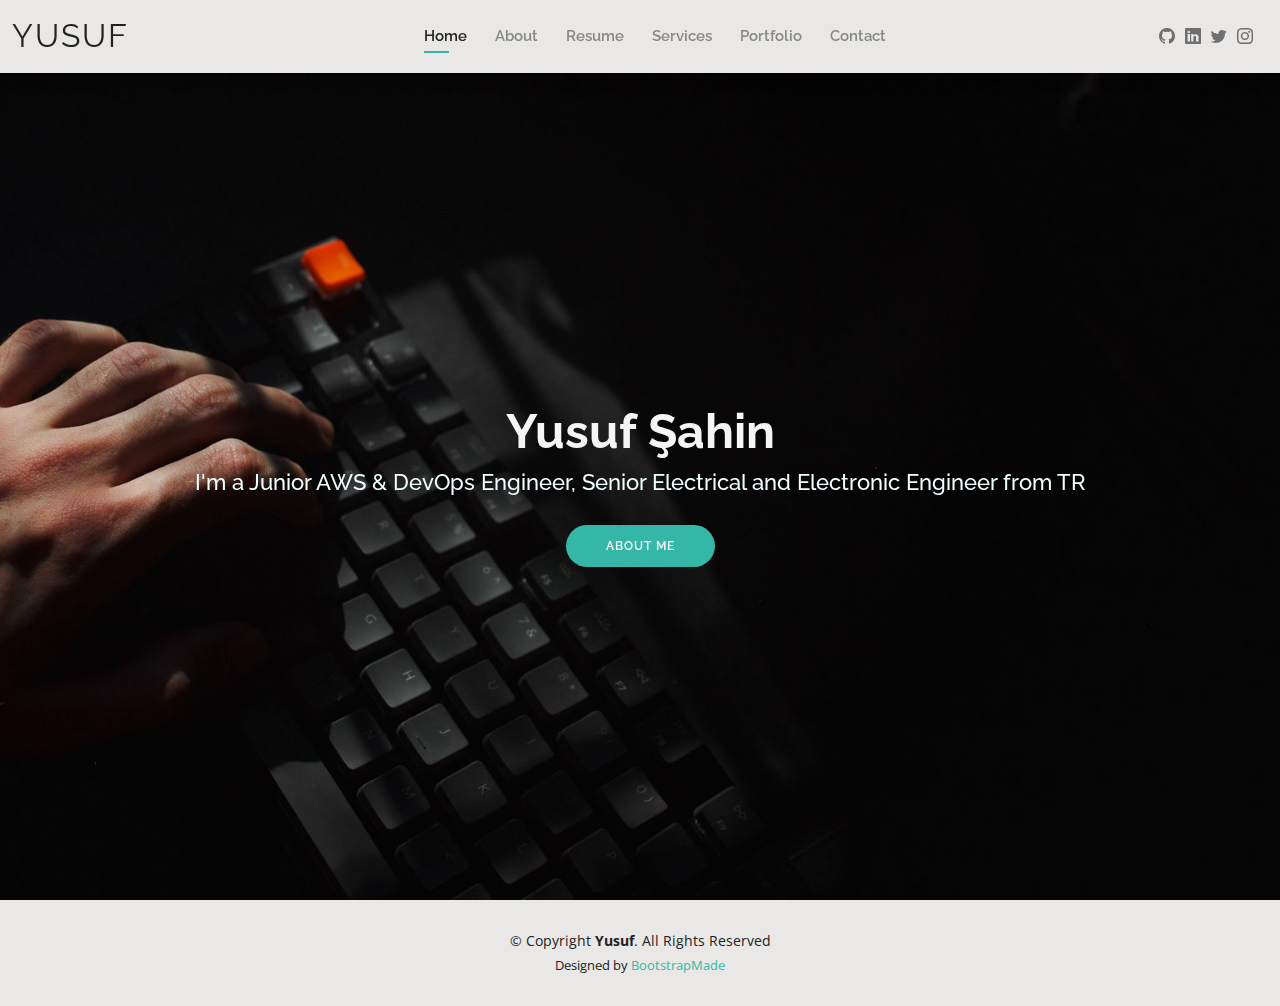
==== commit 6aa3fc39: "prohtos updated" ====
--- a/index.html
+++ b/index.html
@@ -71,8 +71,8 @@
   <!-- ======= Hero Section ======= -->
   <section id="hero" class="d-flex align-items-center">
     <div class="container d-flex flex-column align-items-center" data-aos="zoom-in" data-aos-delay="100">
-      <h1>Yusuf Şahin</h1>
-      <h2>I'm a Junior AWS & DevOps Engineer, Senior Electrical and Electronic Engineer from Ankara</h2>
+      <h1 style="color:whitesmoke;" >Yusuf Şahin </h1>
+      <h2 style="color: azure;">I'm a Junior AWS & DevOps Engineer, Senior Electrical and Electronic Engineer from TR</h2>
       <a href="about.html" class="btn-about">About Me</a>
     </div>
   </section><!-- End Hero -->
--- a/assets/css/style.css
+++ b/assets/css/style.css
@@ -368,7 +368,7 @@
 #hero {
   width: 100%;
   height: 100vh;
-  background: url("../img/hero-bg3.jpg") top right;
+  background: url("../img/hero-bg9.jpg") top right;
   background-size: cover;
   
 }
@@ -588,6 +588,7 @@
   margin: 0 0 20px 0;
   font-family: "Raleway", sans-serif;
   font-size: 14px;
+  
 }
 
 /*--------------------------------------------------------------
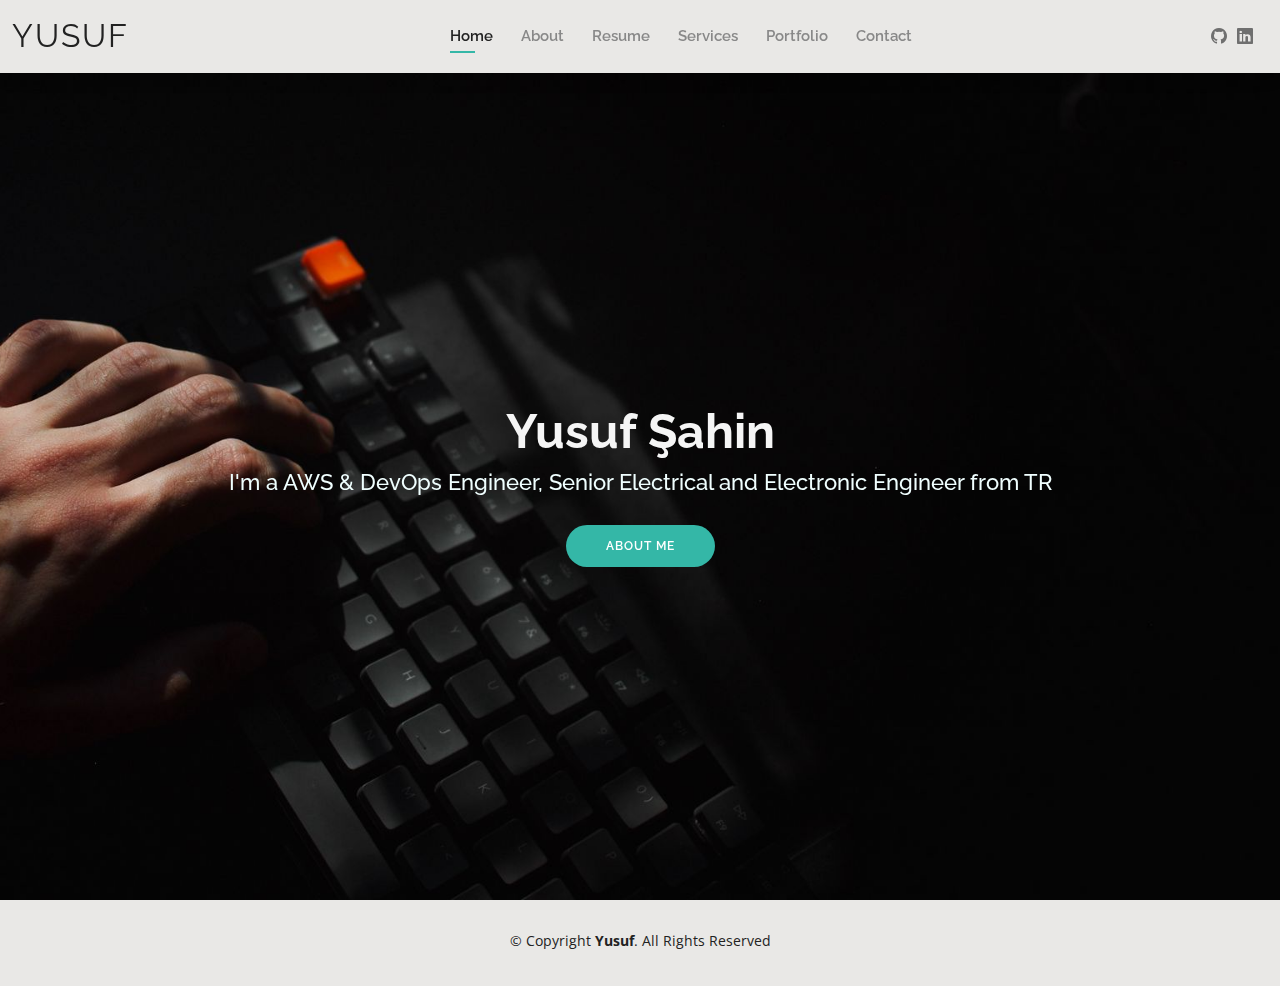
==== commit 6eb76e19: "updt" ====
--- a/index.html
+++ b/index.html
@@ -5,7 +5,7 @@
   <meta charset="utf-8">
   <meta content="width=device-width, initial-scale=1.0" name="viewport">
 
-  <title>Yusuf Bootstrap Template - Index</title>
+  <title>Yusuf Offical Website</title>
   <meta content="" name="description">
   <meta content="" name="keywords">
 
@@ -60,8 +60,7 @@
       <div class="header-social-links">
         <a href="https://github.com/seryum65" class="github"><i class="bi bi-github"></i></a>
         <a href="https://www.linkedin.com/in/sahin-yusuf" class="linkedin"><i class="bi bi-linkedin"></i></i></a>
-        <a href="https://twitter.com/seryum65" class="twitter"><i class="bi bi-twitter"></i></a>
-        <a href="https://www.instagram.com/seryum26/" class="instagram"><i class="bi bi-instagram"></i></a>        
+        
       </div>
 
     </div>
@@ -72,7 +71,7 @@
   <section id="hero" class="d-flex align-items-center">
     <div class="container d-flex flex-column align-items-center" data-aos="zoom-in" data-aos-delay="100">
       <h1 style="color:whitesmoke;" >Yusuf Şahin </h1>
-      <h2 style="color: azure;">I'm a Junior AWS & DevOps Engineer, Senior Electrical and Electronic Engineer from TR</h2>
+      <h2 style="color: azure;">I'm a AWS & DevOps Engineer, Senior Electrical and Electronic Engineer from TR</h2>
       <a href="about.html" class="btn-about">About Me</a>
     </div>
   </section><!-- End Hero -->
@@ -88,7 +87,6 @@
         <!-- You can delete the links only if you purchased the pro version. -->
         <!-- Licensing information: https://bootstrapmade.com/license/ -->
         <!-- Purchase the pro version with working PHP/AJAX contact form: https://bootstrapmade.com/Yusuf-free-bootstrap-cv-resume-html-template/ -->
-        Designed by <a href="https://bootstrapmade.com/">BootstrapMade</a>
       </div>
     </div>
   </footer><!-- End  Footer -->
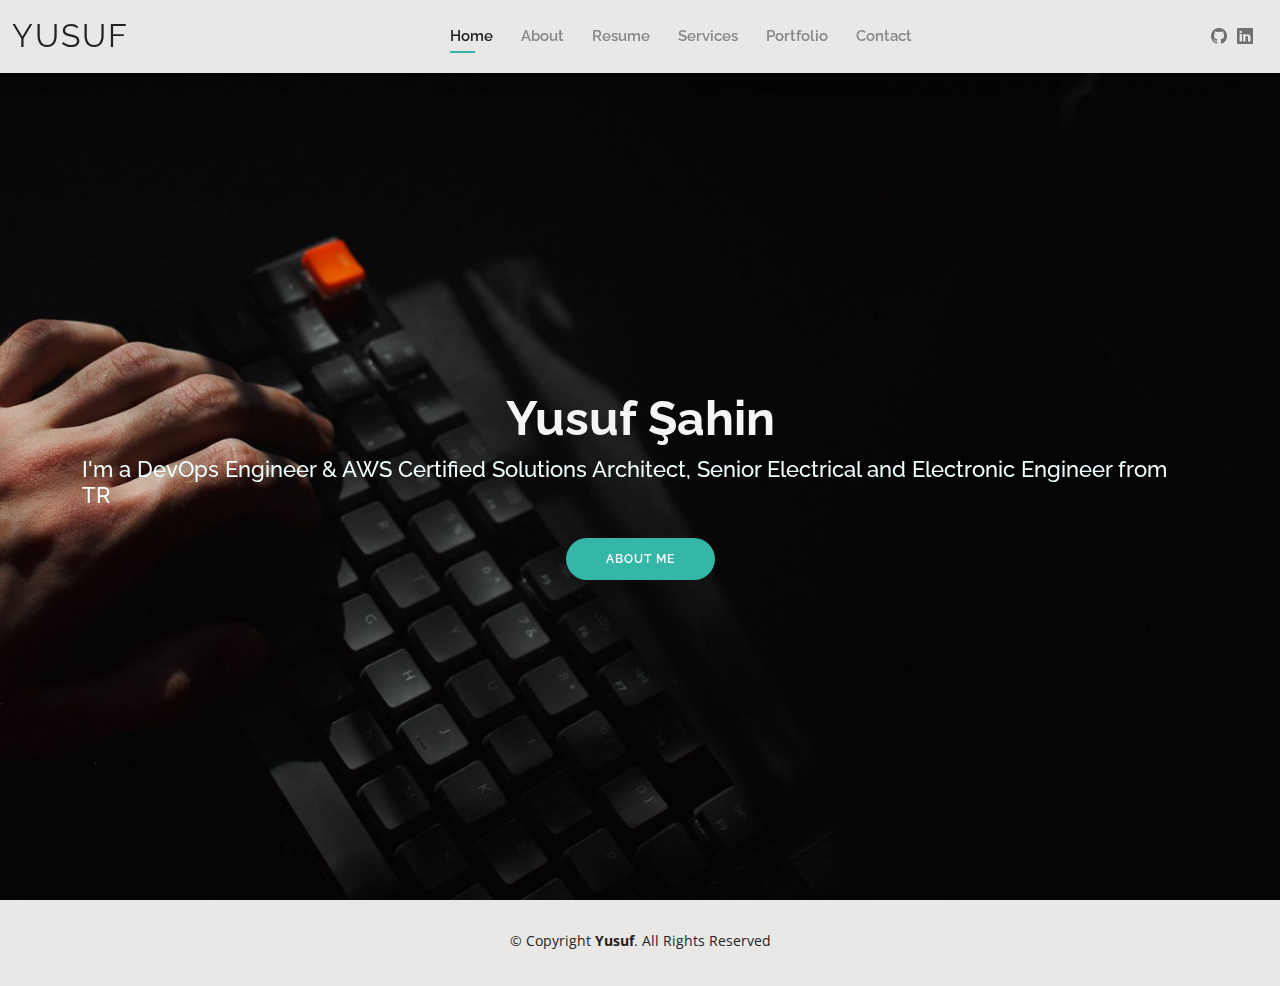
==== commit 38beb1f4: "updt" ====
--- a/index.html
+++ b/index.html
@@ -71,7 +71,7 @@
   <section id="hero" class="d-flex align-items-center">
     <div class="container d-flex flex-column align-items-center" data-aos="zoom-in" data-aos-delay="100">
       <h1 style="color:whitesmoke;" >Yusuf Şahin </h1>
-      <h2 style="color: azure;">I'm a AWS & DevOps Engineer, Senior Electrical and Electronic Engineer from TR</h2>
+      <h2 style="color: azure;">I'm a DevOps Engineer & AWS Certified Solutions Architect, Senior Electrical and Electronic Engineer from TR</h2>
       <a href="about.html" class="btn-about">About Me</a>
     </div>
   </section><!-- End Hero -->
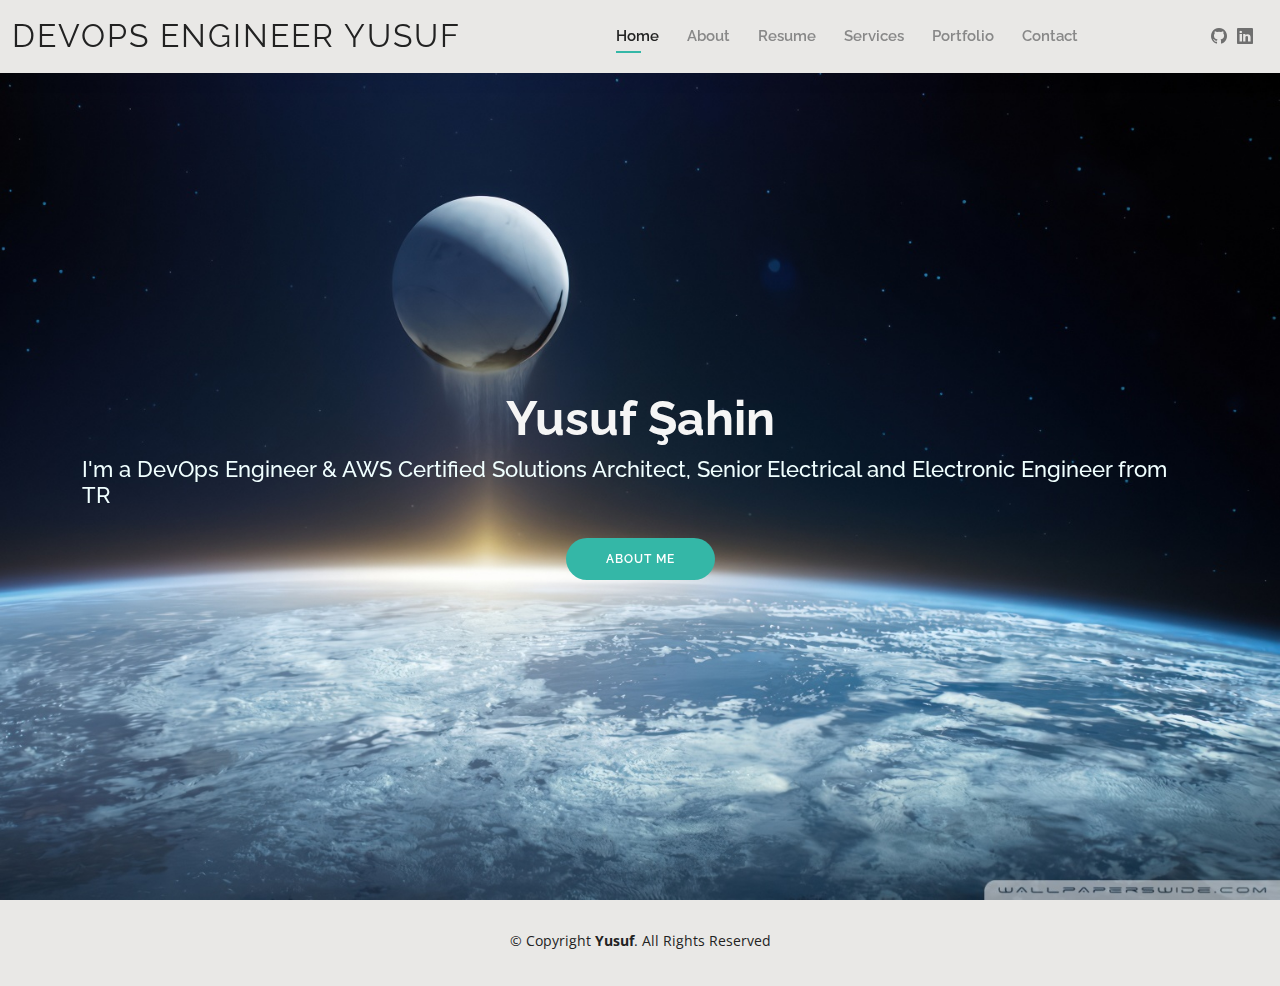
==== commit 1d21e4bc: "updated-2024" ====
--- a/index.html
+++ b/index.html
@@ -41,7 +41,7 @@
   <header id="header" class="fixed-top">
     <div class="container-fluid d-flex justify-content-between align-items-center">
 
-      <h1 class="logo me-auto me-lg-0"><a href="index.html">Yusuf</a></h1>
+      <h1 class="logo me-auto me-lg-0"><a href="index.html">DevOps Engineer Yusuf</a></h1>
       <!-- Uncomment below if you prefer to use an image logo -->
       <!-- <a href="index.html" class="logo"><img src="assets/img/logo.png" alt="" class="img-fluid"></a>-->
 
--- a/assets/css/style.css
+++ b/assets/css/style.css
@@ -368,7 +368,7 @@
 #hero {
   width: 100%;
   height: 100vh;
-  background: url("../img/hero-bg9.jpg") top right;
+  background: url("../img/hero-bg7.jpg") top right;
   background-size: cover;
   
 }
@@ -792,7 +792,7 @@
   color: #ffbb2c;
 }
 .services .iconbox-yellow:hover .icon i {
-  color: #fff;
+  color: #4b8bbe;
 }
 .services .iconbox-yellow:hover .icon path {
   fill: #ffbb2c;
@@ -805,6 +805,15 @@
 }
 .services .iconbox-red:hover .icon path {
   fill: #ff5828;
+}
+.services .iconbox-black i {
+  color: #090909;
+}
+.services .iconbox-black:hover .icon i {
+  color: #fff;
+}
+.services .iconbox-black:hover .icon path {
+  fill: #181817;
 }
 .services .iconbox-teal i {
   color: #11dbcf;
